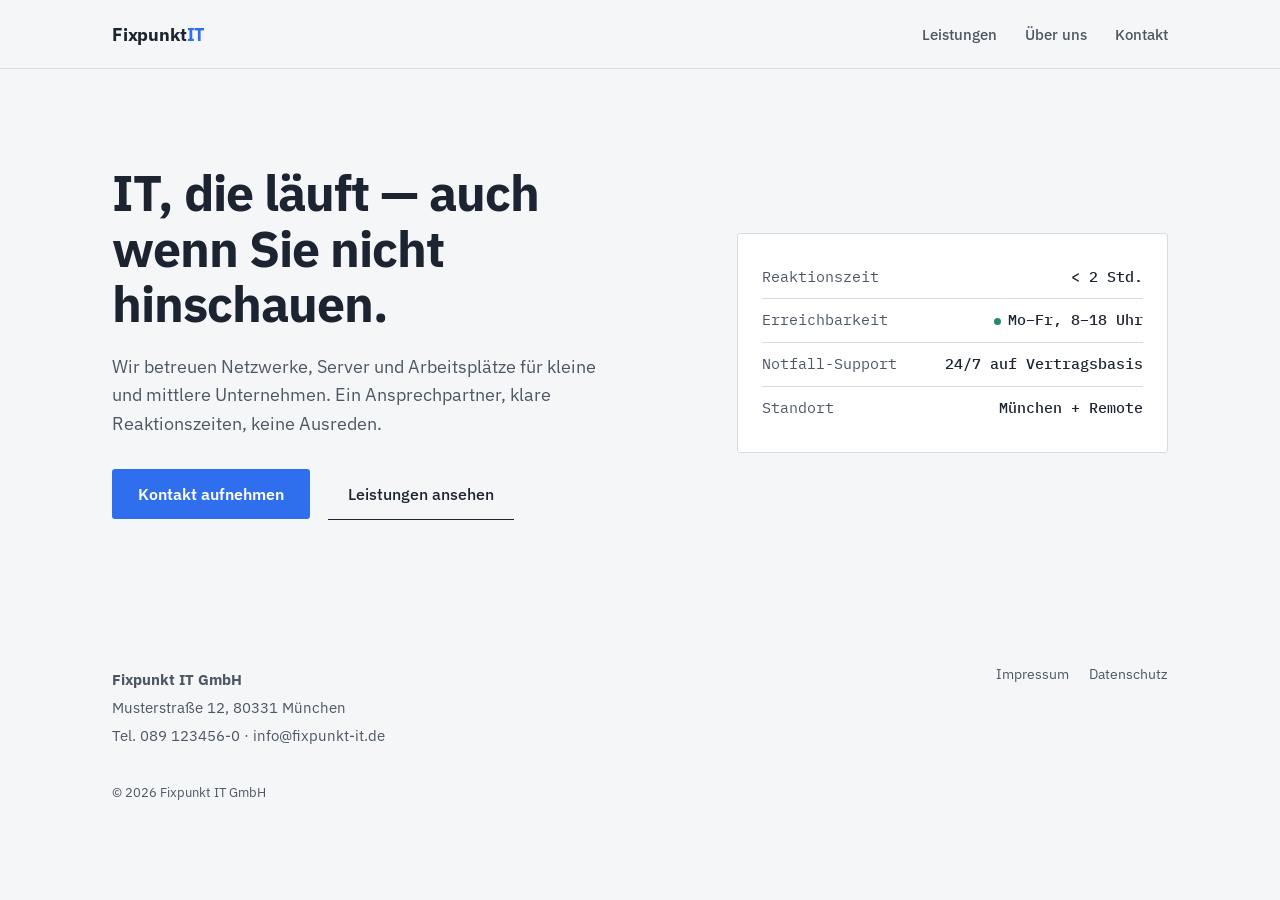
==== index.html @ 642e55cc "Add files via upload" ====
<!DOCTYPE html>
<html lang="de">
<head>
<meta charset="UTF-8">
<meta name="viewport" content="width=device-width, initial-scale=1.0">
<title>Fixpunkt IT — IT-Systemhaus</title>
<meta name="description" content="Fixpunkt IT — Netzwerke, Server, Cloud und IT-Support für Unternehmen.">
<link rel="preconnect" href="https://fonts.googleapis.com">
<link rel="preconnect" href="https://fonts.gstatic.com" crossorigin>
<link href="https://fonts.googleapis.com/css2?family=IBM+Plex+Sans:wght@400;500;600;700&family=IBM+Plex+Mono:wght@400;500&display=swap" rel="stylesheet">
<link rel="stylesheet" href="style.css">
</head>
<body>

<header>
  <div class="wrap">
    <a href="index.html" class="brand">Fixpunkt<span>IT</span></a>
    <nav aria-label="Hauptnavigation">
      <ul>
        <li><a href="leistungen.html">Leistungen</a></li>
        <li><a href="ueber-uns.html">Über uns</a></li>
        <li><a href="kontakt.html">Kontakt</a></li>
      </ul>
    </nav>
  </div>
</header>

<main>
  <section class="hero">
    <div class="wrap">
      <div>
        <h1>IT, die läuft — auch wenn Sie nicht hinschauen.</h1>
        <p class="lead">Wir betreuen Netzwerke, Server und Arbeitsplätze für kleine und mittlere Unternehmen. Ein Ansprechpartner, klare Reaktionszeiten, keine Ausreden.</p>
        <a href="kontakt.html" class="btn">Kontakt aufnehmen</a>
        <a href="leistungen.html" class="btn-ghost">Leistungen ansehen</a>
      </div>
      <div class="status-panel mono" aria-hidden="true">
        <div class="row"><span class="label">Reaktionszeit</span><span class="val">&lt; 2 Std.</span></div>
        <div class="row"><span class="label">Erreichbarkeit</span><span class="val"><span class="dot"></span>Mo–Fr, 8–18 Uhr</span></div>
        <div class="row"><span class="label">Notfall-Support</span><span class="val">24/7 auf Vertragsbasis</span></div>
        <div class="row"><span class="label">Standort</span><span class="val">München + Remote</span></div>
      </div>
    </div>
  </section>
</main>

<footer>
  <div class="wrap">
    <div class="contact">
      <p><strong>Fixpunkt IT GmbH</strong></p>
      <p>Musterstraße 12, 80331 München</p>
      <p>Tel. 089 123456-0 · info@fixpunkt-it.de</p>
    </div>
    <div class="legal">
      <a href="impressum.html">Impressum</a>
      <a href="datenschutz.html">Datenschutz</a>
    </div>
  </div>
  <div class="wrap">
    <p class="copyright">© 2026 Fixpunkt IT GmbH</p>
  </div>
</footer>

</body>
</html>
---- style.css ----
:root{
    --bg: #F5F6F8;
    --bg-raised: #FFFFFF;
    --ink: #1B2430;
    --ink-soft: #4C5764;
    --line: #D7DCE3;
    --accent: #2F6FED;
    --accent-ink: #12306F;
    --teal: #1F8A70;
    --radius: 3px;
    --maxw: 1120px;
  }

  *{ box-sizing: border-box; }
  html{ scroll-behavior: smooth; }

  body{
    margin: 0;
    background: var(--bg);
    color: var(--ink);
    font-family: 'IBM Plex Sans', -apple-system, sans-serif;
    font-size: 17px;
    line-height: 1.55;
    -webkit-font-smoothing: antialiased;
  }

  .mono{ font-family: 'IBM Plex Mono', monospace; }

  a{ color: inherit; }

  .wrap{
    max-width: var(--maxw);
    margin: 0 auto;
    padding: 0 32px;
  }

  /* Header */
  header{
    position: sticky;
    top: 0;
    background: rgba(245,246,248,0.92);
    backdrop-filter: blur(6px);
    border-bottom: 1px solid var(--line);
    z-index: 10;
  }
  header .wrap{
    display: flex;
    align-items: center;
    justify-content: space-between;
    height: 68px;
  }
  .brand{
    font-weight: 700;
    font-size: 1.15rem;
    letter-spacing: -0.01em;
    text-decoration: none;
    color: var(--ink);
  }
  .brand span{ color: var(--accent); }
  nav ul{
    display: flex;
    gap: 28px;
    list-style: none;
    margin: 0;
    padding: 0;
  }
  nav a{
    text-decoration: none;
    color: var(--ink-soft);
    font-size: 0.95rem;
    font-weight: 500;
    transition: color 0.15s ease;
  }
  nav a:hover, nav a:focus-visible{ color: var(--accent); }
  nav a.active{ color: var(--ink); }

  /* Page header (Unterseiten) */
  .page-header{
    padding: 64px 0 48px;
    border-bottom: 1px solid var(--line);
  }
  .page-header h1{
    font-size: clamp(1.9rem, 3.5vw, 2.6rem);
    letter-spacing: -0.02em;
    margin: 0 0 14px;
  }
  .page-header p{
    color: var(--ink-soft);
    max-width: 58ch;
    font-size: 1.05rem;
    margin: 0;
  }

  /* Kontaktseite */
  .contact-grid{
    display: grid;
    grid-template-columns: 1fr 1fr;
    gap: 56px;
  }
  .contact-grid h3{ margin: 0 0 14px; font-size: 1.05rem; }
  .contact-grid p{ margin: 4px 0; color: var(--ink-soft); }
  .contact-grid a.mail{ color: var(--accent); text-decoration: none; font-weight: 500; }
  @media (max-width: 760px){
    .contact-grid{ grid-template-columns: 1fr; }
  }

  /* Hero */
  .hero{
    padding: 96px 0 88px;
    border-bottom: 1px solid var(--line);
  }
  .hero .wrap{
    display: grid;
    grid-template-columns: 1.3fr 1fr;
    gap: 64px;
    align-items: center;
  }
  .hero h1{
    font-size: clamp(2.1rem, 4vw, 3.1rem);
    line-height: 1.12;
    letter-spacing: -0.02em;
    margin: 0 0 20px;
  }
  .hero p.lead{
    font-size: 1.15rem;
    color: var(--ink-soft);
    max-width: 46ch;
    margin: 0 0 32px;
  }
  .btn{
    display: inline-block;
    background: var(--accent);
    color: #fff;
    text-decoration: none;
    padding: 13px 26px;
    border-radius: var(--radius);
    font-weight: 600;
    font-size: 0.98rem;
    transition: background 0.15s ease;
  }
  .btn:hover, .btn:focus-visible{ background: var(--accent-ink); }
  .btn-ghost{
    display: inline-block;
    margin-left: 14px;
    padding: 13px 20px;
    text-decoration: none;
    color: var(--ink);
    font-weight: 500;
    font-size: 0.98rem;
    border-bottom: 1px solid var(--ink);
  }

  /* status panel */
  .status-panel{
    background: var(--bg-raised);
    border: 1px solid var(--line);
    border-radius: var(--radius);
    padding: 22px 24px;
  }
  .status-panel .row{
    display: flex;
    justify-content: space-between;
    align-items: baseline;
    padding: 10px 0;
    border-bottom: 1px solid var(--line);
    font-size: 0.92rem;
  }
  .status-panel .row:last-child{ border-bottom: none; }
  .status-panel .label{ color: var(--ink-soft); }
  .status-panel .val{ font-weight: 500; }
  .dot{
    display: inline-block;
    width: 7px; height: 7px;
    border-radius: 50%;
    background: var(--teal);
    margin-right: 7px;
  }

  /* Sections */
  section{ padding: 80px 0; border-bottom: 1px solid var(--line); }
  section:last-of-type{ border-bottom: none; }

  h2{
    font-size: 1.9rem;
    letter-spacing: -0.015em;
    margin: 0 0 12px;
  }
  .section-intro{
    color: var(--ink-soft);
    max-width: 58ch;
    margin: 0 0 44px;
    font-size: 1.02rem;
  }

  /* Leistungen */
  .services{
    display: grid;
    grid-template-columns: repeat(2, 1fr);
    border-top: 1px solid var(--line);
    border-left: 1px solid var(--line);
  }
  .service{
    padding: 32px;
    border-right: 1px solid var(--line);
    border-bottom: 1px solid var(--line);
  }
  .service h3{
    margin: 0 0 10px;
    font-size: 1.08rem;
  }
  .service p{
    margin: 0;
    color: var(--ink-soft);
    font-size: 0.96rem;
  }
  .service .num{
    font-family: 'IBM Plex Mono', monospace;
    font-size: 0.82rem;
    color: var(--accent);
    display: block;
    margin-bottom: 10px;
  }

  /* Ueber uns */
  .about{
    display: grid;
    grid-template-columns: 1.1fr 0.9fr;
    gap: 56px;
  }
  .about p{ color: var(--ink-soft); margin: 0 0 16px; }
  .stats{
    display: flex;
    flex-direction: column;
    gap: 0;
    border-top: 1px solid var(--line);
  }
  .stat{
    display: flex;
    justify-content: space-between;
    align-items: baseline;
    padding: 18px 0;
    border-bottom: 1px solid var(--line);
  }
  .stat .n{
    font-family: 'IBM Plex Mono', monospace;
    font-size: 1.5rem;
    font-weight: 500;
    color: var(--ink);
  }
  .stat .d{
    color: var(--ink-soft);
    font-size: 0.9rem;
    text-align: right;
  }

  /* Kontakt / Footer */
  footer{
    padding: 56px 0 40px;
  }
  footer .wrap{
    display: flex;
    justify-content: space-between;
    align-items: flex-start;
    flex-wrap: wrap;
    gap: 24px;
  }
  footer .contact p{
    margin: 4px 0;
    color: var(--ink-soft);
    font-size: 0.95rem;
  }
  footer .legal{
    display: flex;
    gap: 20px;
    font-size: 0.88rem;
  }
  footer .legal a{
    text-decoration: none;
    color: var(--ink-soft);
  }
  footer .legal a:hover{ color: var(--accent); }
  footer .copyright{
    color: var(--ink-soft);
    font-size: 0.82rem;
    margin-top: 32px;
  }

  @media (max-width: 760px){
    .hero .wrap{ grid-template-columns: 1fr; gap: 40px; }
    .services{ grid-template-columns: 1fr; }
    .about{ grid-template-columns: 1fr; }
    nav ul{ gap: 16px; }
    nav a{ font-size: 0.86rem; }
    .btn-ghost{ display: block; margin: 12px 0 0; border-bottom: none; }
  }

  @media (prefers-reduced-motion: reduce){
    html{ scroll-behavior: auto; }
    *{ transition: none !important; }
  }

  :focus-visible{
    outline: 2px solid var(--accent);
    outline-offset: 2px;
  }
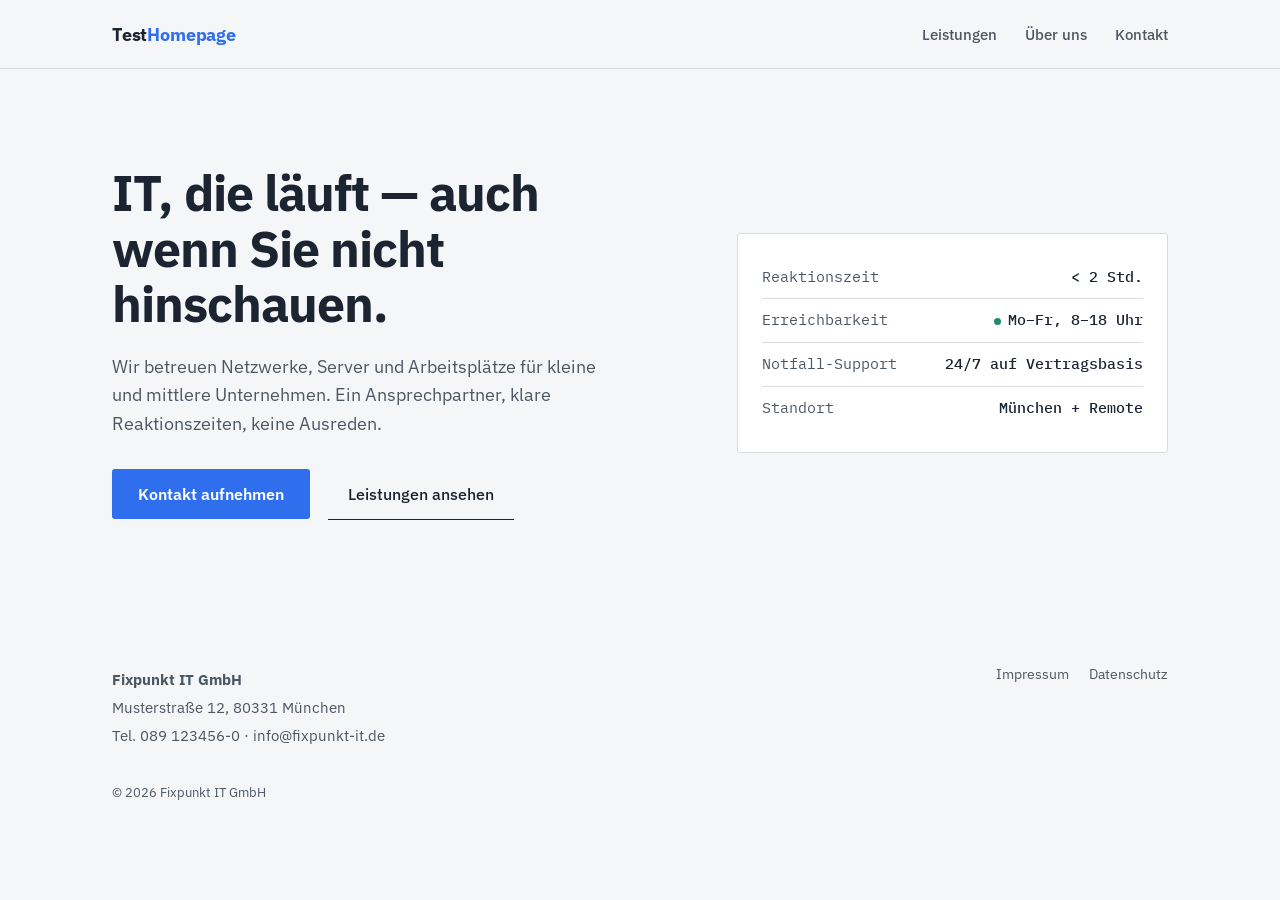
==== commit 826b0874: "Add files via upload" ====
--- a/index.html
+++ b/index.html
@@ -14,7 +14,7 @@
 
 <header>
   <div class="wrap">
-    <a href="index.html" class="brand">Fixpunkt<span>IT</span></a>
+    <a href="index.html" class="brand">Test<span>Homepage</span></a>
     <nav aria-label="Hauptnavigation">
       <ul>
         <li><a href="leistungen.html">Leistungen</a></li>
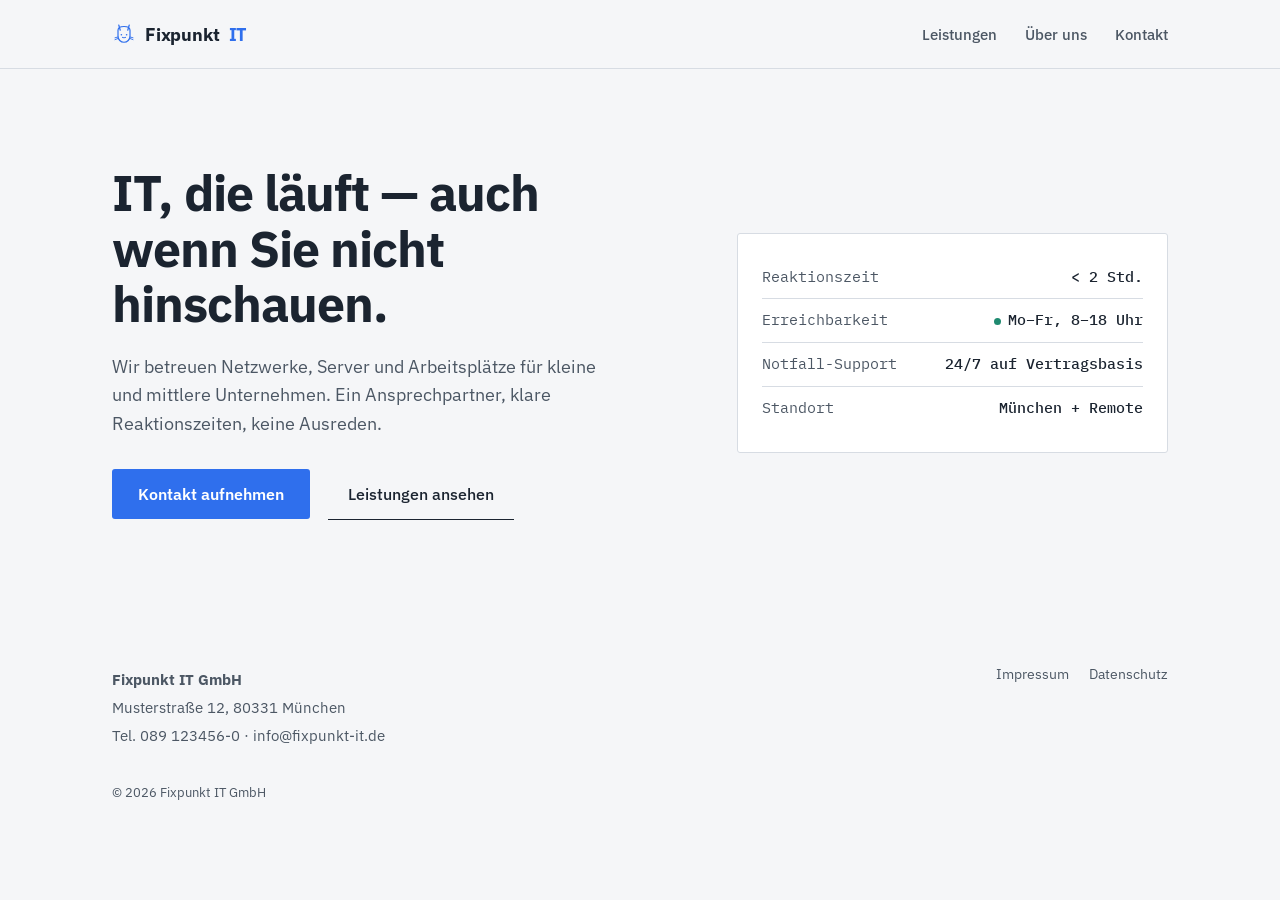
==== commit c6c10a2f: "Add files via upload" ====
--- a/index.html
+++ b/index.html
@@ -14,7 +14,16 @@
 
 <header>
   <div class="wrap">
-    <a href="index.html" class="brand">Test<span>Homepage</span></a>
+    <a href="index.html" class="brand">
+      <svg class="brand-icon" viewBox="0 0 32 32" fill="none" xmlns="http://www.w3.org/2000/svg" aria-hidden="true">
+        <path d="M9 4L11 11M23 4L21 11" stroke="currentColor" stroke-width="1.6" stroke-linecap="round"/>
+        <path d="M8 11C8 8 10 6 16 6C22 6 24 8 24 11V19C24 23.4183 20.4183 27 16 27C11.5817 27 8 23.4183 8 19V11Z" stroke="currentColor" stroke-width="1.6" stroke-linejoin="round"/>
+        <circle cx="12.5" cy="17" r="1.1" fill="currentColor"/>
+        <circle cx="19.5" cy="17" r="1.1" fill="currentColor"/>
+        <path d="M14 20.5C14.6 21.1 17.4 21.1 18 20.5" stroke="currentColor" stroke-width="1.4" stroke-linecap="round"/>
+        <path d="M8 20L4 21M8 22L4 23.5M24 20L28 21M24 22L28 23.5" stroke="currentColor" stroke-width="1.2" stroke-linecap="round"/>
+      </svg>
+      Fixpunkt<span>IT</span></a>
     <nav aria-label="Hauptnavigation">
       <ul>
         <li><a href="leistungen.html">Leistungen</a></li>
--- a/style.css
+++ b/style.css
@@ -50,6 +50,9 @@
     height: 68px;
   }
   .brand{
+    display: flex;
+    align-items: center;
+    gap: 9px;
     font-weight: 700;
     font-size: 1.15rem;
     letter-spacing: -0.01em;
@@ -57,6 +60,12 @@
     color: var(--ink);
   }
   .brand span{ color: var(--accent); }
+  .brand-icon{
+    width: 24px;
+    height: 24px;
+    color: var(--accent);
+    flex-shrink: 0;
+  }
   nav ul{
     display: flex;
     gap: 28px;
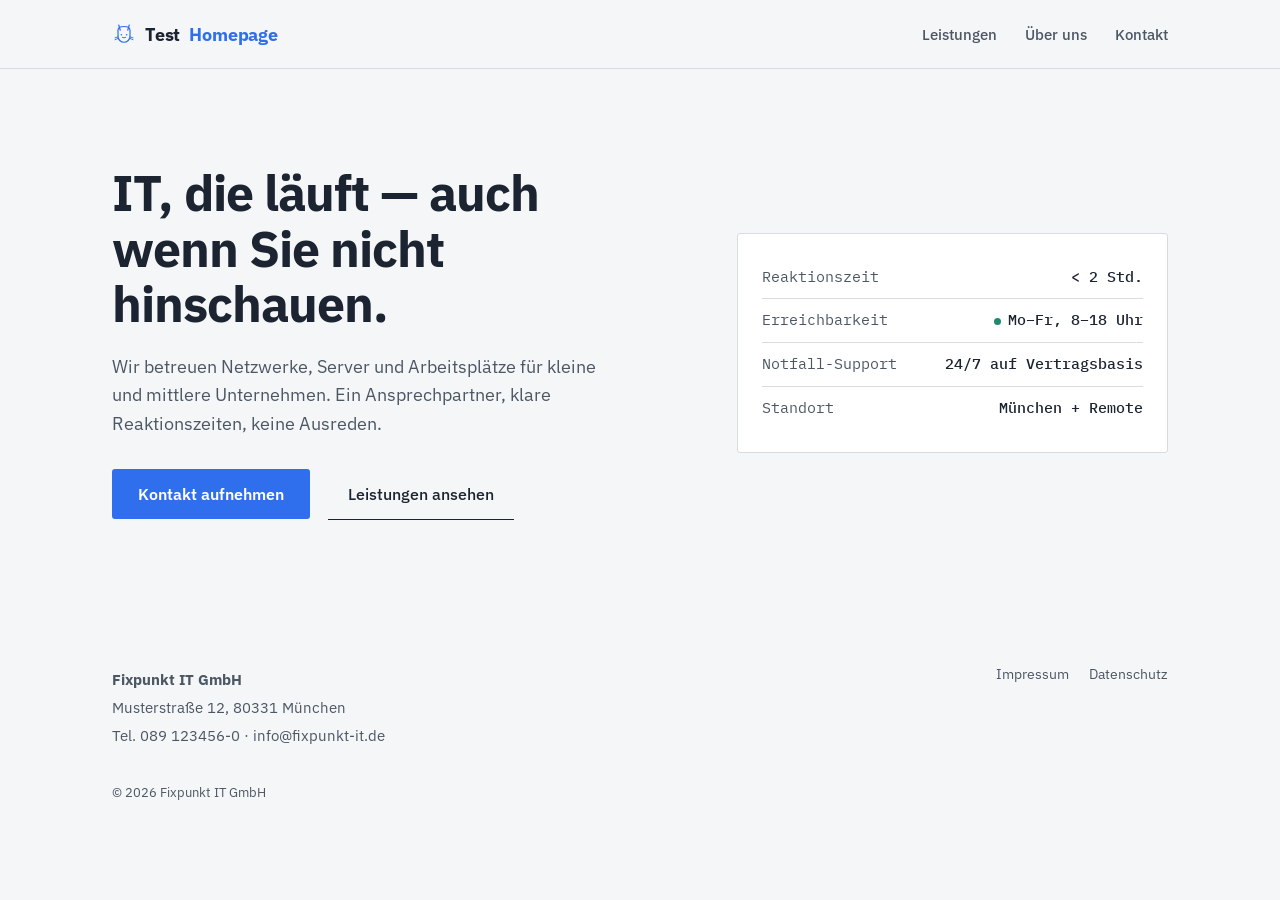
==== commit fd38b9f0: "Add files via upload" ====
--- a/index.html
+++ b/index.html
@@ -15,7 +15,7 @@
 <header>
   <div class="wrap">
     <a href="index.html" class="brand">
-      <svg class="brand-icon" viewBox="0 0 32 32" fill="none" xmlns="http://www.w3.org/2000/svg" aria-hidden="true">
+      <svg class="brand-icon" width="24" height="24" viewBox="0 0 32 32" fill="none" xmlns="http://www.w3.org/2000/svg" aria-hidden="true">
         <path d="M9 4L11 11M23 4L21 11" stroke="currentColor" stroke-width="1.6" stroke-linecap="round"/>
         <path d="M8 11C8 8 10 6 16 6C22 6 24 8 24 11V19C24 23.4183 20.4183 27 16 27C11.5817 27 8 23.4183 8 19V11Z" stroke="currentColor" stroke-width="1.6" stroke-linejoin="round"/>
         <circle cx="12.5" cy="17" r="1.1" fill="currentColor"/>
@@ -23,7 +23,7 @@
         <path d="M14 20.5C14.6 21.1 17.4 21.1 18 20.5" stroke="currentColor" stroke-width="1.4" stroke-linecap="round"/>
         <path d="M8 20L4 21M8 22L4 23.5M24 20L28 21M24 22L28 23.5" stroke="currentColor" stroke-width="1.2" stroke-linecap="round"/>
       </svg>
-      Fixpunkt<span>IT</span></a>
+      Test<span>Homepage</span></a>
     <nav aria-label="Hauptnavigation">
       <ul>
         <li><a href="leistungen.html">Leistungen</a></li>
